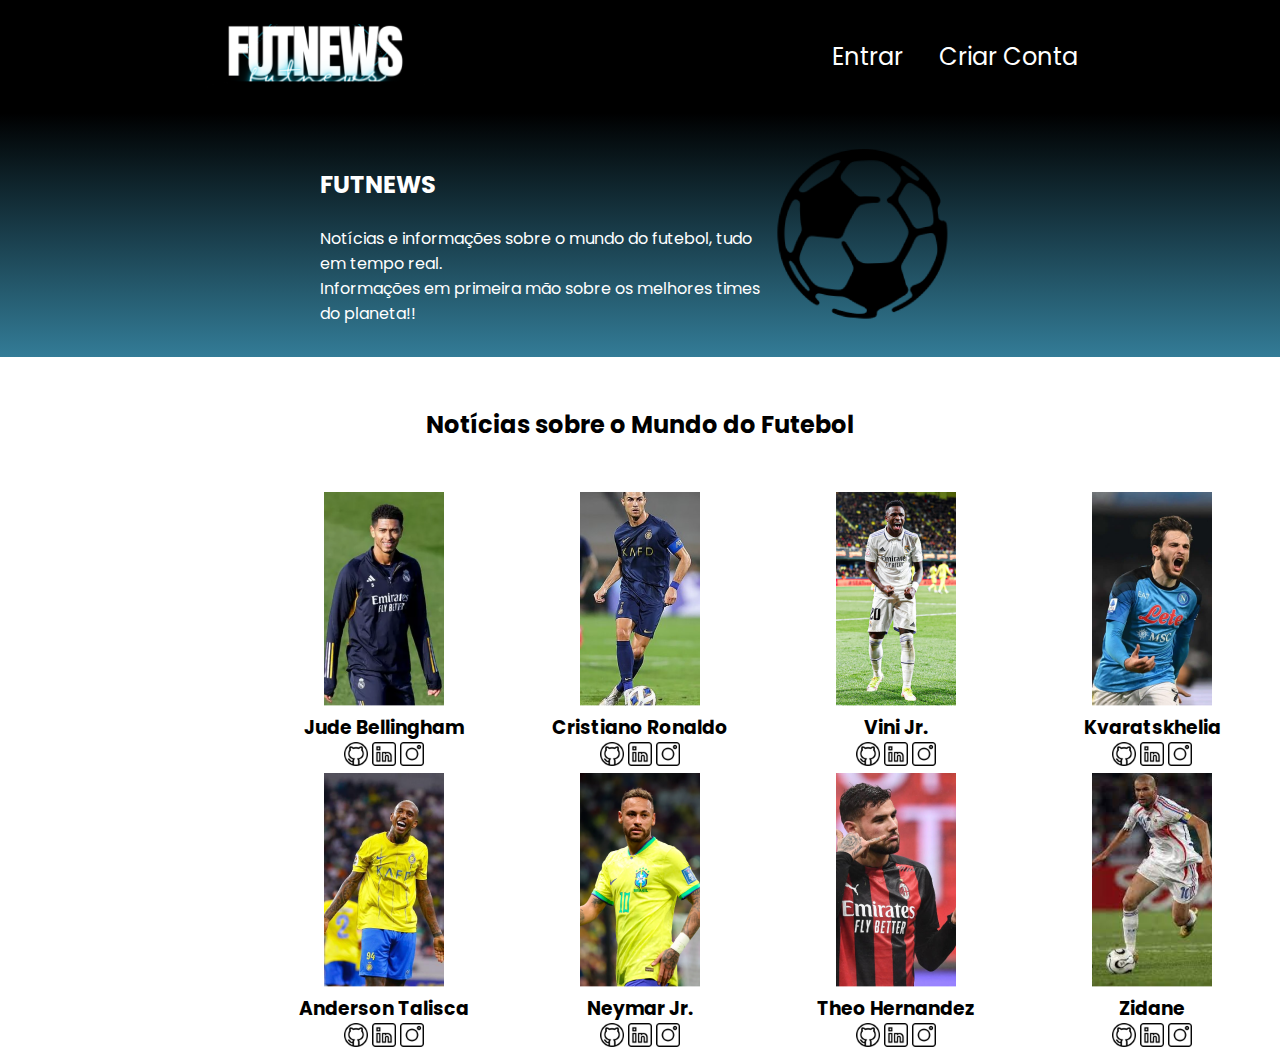
==== index.html @ 75e8264b "rr" ====
<!DOCTYPE html>
<html lang="pt-br">

<head>
    <meta charset="UTF-8">
    <meta name="viewport" content="width=
    , initial-scale=1.0">
    <title>FutNews</title>
    <link rel="stylesheet" href="style.css" <link rel="preconnect" href="https://fonts.googleapis.com">
    <link rel="preconnect" href="https://fonts.gstatic.com" crossorigin>
    <link href="https://fonts.googleapis.com/css2?family=Poppins:wght@200;400;700&display=swap" rel="stylesheet">
</head>

<body>
    <header class="cabecalho">
        <img class="cabecalho-imagem" src="alurastart logo 1.png" alt="logo da alura start">
        <ul class="cabecalho-lista">
            <li class="cabecalho-lista-item">Entrar</li>
            <li class="cabecalho-lista-item">Criar Conta</li>
        </ul>
    </header>
    <section class="escola">
        <div class="escola-div-conteudo">
            <h2 class="escola-titulo">FUTNEWS</h2>
            <p class="escola-texto-um">Notícias e informações sobre o mundo do futebol, tudo em tempo real.</p>
            <p class="escola-texto-dois">Informações em primeira mão sobre os melhores times do planeta!!</p>
        </div>
        <img class="escola-imagem" src="bola lado direito.png" alt="Bola">
    </section>
    <section class="estudante">
        <h2 class="estudante-titulo">Notícias sobre o Mundo do Futebol</h2>
        <div class="estudante-todos">
            <span></span>
            <div class="estudante-div">
                <img class="estudante-imagem" src="bellingham.png" alt="foto do bellingham">
                <h3 class="estudante-nome">Jude Bellingham</h3>
                <img class="estudante-icone" src="github.png" alt="icone github">
                <img class="estudante-icone" src="linkedin.png" alt="icone linkedin">
                <img class="estudante-icone" src="instagram.png" alt="icone instagram">
            </div>
            <div class="estudante-div">
                <img class="estudante-imagem" src="cr7.png" alt="foto do cr7">
                <h3 class="estudante-nome">Cristiano Ronaldo</h3>
                <img class="estudante-icone" src="github.png" alt="icone github">
                <img class="estudante-icone" src="linkedin.png" alt="icone linkedin">
                <img class="estudante-icone" src="instagram.png" alt="icone instagram">
            </div>
                <div class="estudante-div">
                    <img class="estudante-imagem" src="vini jr.png" alt="foto do vinijr">
                    <h3 class="estudante-nome">Vini Jr.</h3>
                    <img class="estudante-icone" src="github.png" alt="icone github">
                    <img class="estudante-icone" src="linkedin.png" alt="icone linkedin">
                    <img class="estudante-icone" src="instagram.png" alt="icone instagram">
                </div>
                    <div class="estudante-div">
                        <img class="estudante-imagem" src="kvara.png" alt="foto do kvara">
                        <h3 class="estudante-nome">Kvaratskhelia</h3>
                        <img class="estudante-icone" src="github.png" alt="icone github">
                        <img class="estudante-icone" src="linkedin.png" alt="icone linkedin">
                        <img class="estudante-icone" src="instagram.png" alt="icone instagram">
                    </div>
                    <span></span>
                        <div class="estudante-div">
                            <img class="estudante-imagem" src="talisca.png" alt="foto do talisca">
                            <h3 class="estudante-nome">Anderson Talisca</h3>
                            <img class="estudante-icone" src="github.png" alt="icone github">
                            <img class="estudante-icone" src="linkedin.png" alt="icone linkedin">
                            <img class="estudante-icone" src="instagram.png" alt="icone instagram">
                        </div>
                            <div class="estudante-div">
                                <img class="estudante-imagem" src="neymar.png" alt="foto do neymar">
                                <h3 class="estudante-nome">Neymar Jr.</h3>
                                <img class="estudante-icone" src="github.png" alt="icone github">
                                <img class="estudante-icone" src="linkedin.png" alt="icone linkedin">
                                <img class="estudante-icone" src="instagram.png" alt="icone instagram">
                            </div>
                                <div class="estudante-div">
                                    <img class="estudante-imagem" src="theo h.png" alt="foto do theo">
                                    <h3 class="estudante-nome">Theo Hernandez</h3>
                                    <img class="estudante-icone" src="github.png" alt="icone github">
                                    <img class="estudante-icone" src="linkedin.png" alt="icone linkedin">
                                    <img class="estudante-icone" src="instagram.png" alt="icone instagram">
                                </div>
                                    <div class="estudante-div">
                                        <img class="estudante-imagem" src="zidane.png" alt="foto do zidane">
                                        <h3 class="estudante-nome">Zidane</h3>
                                        <img class="estudante-icone" src="github.png" alt="icone github">
                                        <img class="estudante-icone" src="linkedin.png" alt="icone linkedin">
                                        <img class="estudante-icone" src="instagram.png" alt="icone instagram">
                                    </div>
    </section>
</body>

</html>
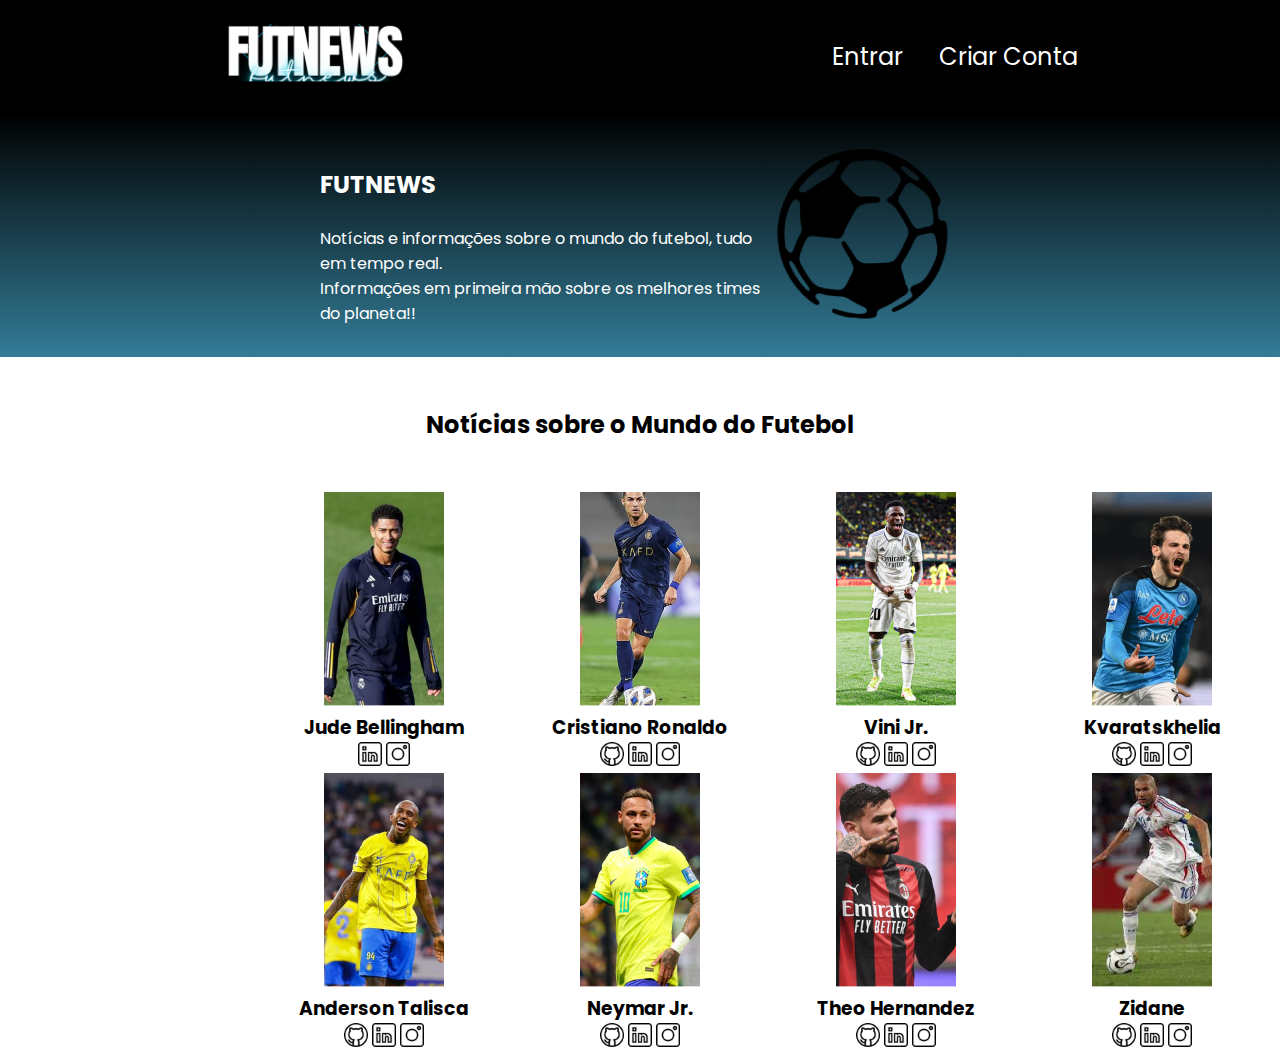
==== commit 99dd2645: "as" ====
--- a/index.html
+++ b/index.html
@@ -34,7 +34,7 @@
             <div class="estudante-div">
                 <img class="estudante-imagem" src="bellingham.png" alt="foto do bellingham">
                 <h3 class="estudante-nome">Jude Bellingham</h3>
-                <img class="estudante-icone" src="github.png" alt="icone github">
+                <a href="https://github.com/brenno006" <img class="estudante-icone" src="github.png" alt="icone github"></a>
                 <img class="estudante-icone" src="linkedin.png" alt="icone linkedin">
                 <img class="estudante-icone" src="instagram.png" alt="icone instagram">
             </div>
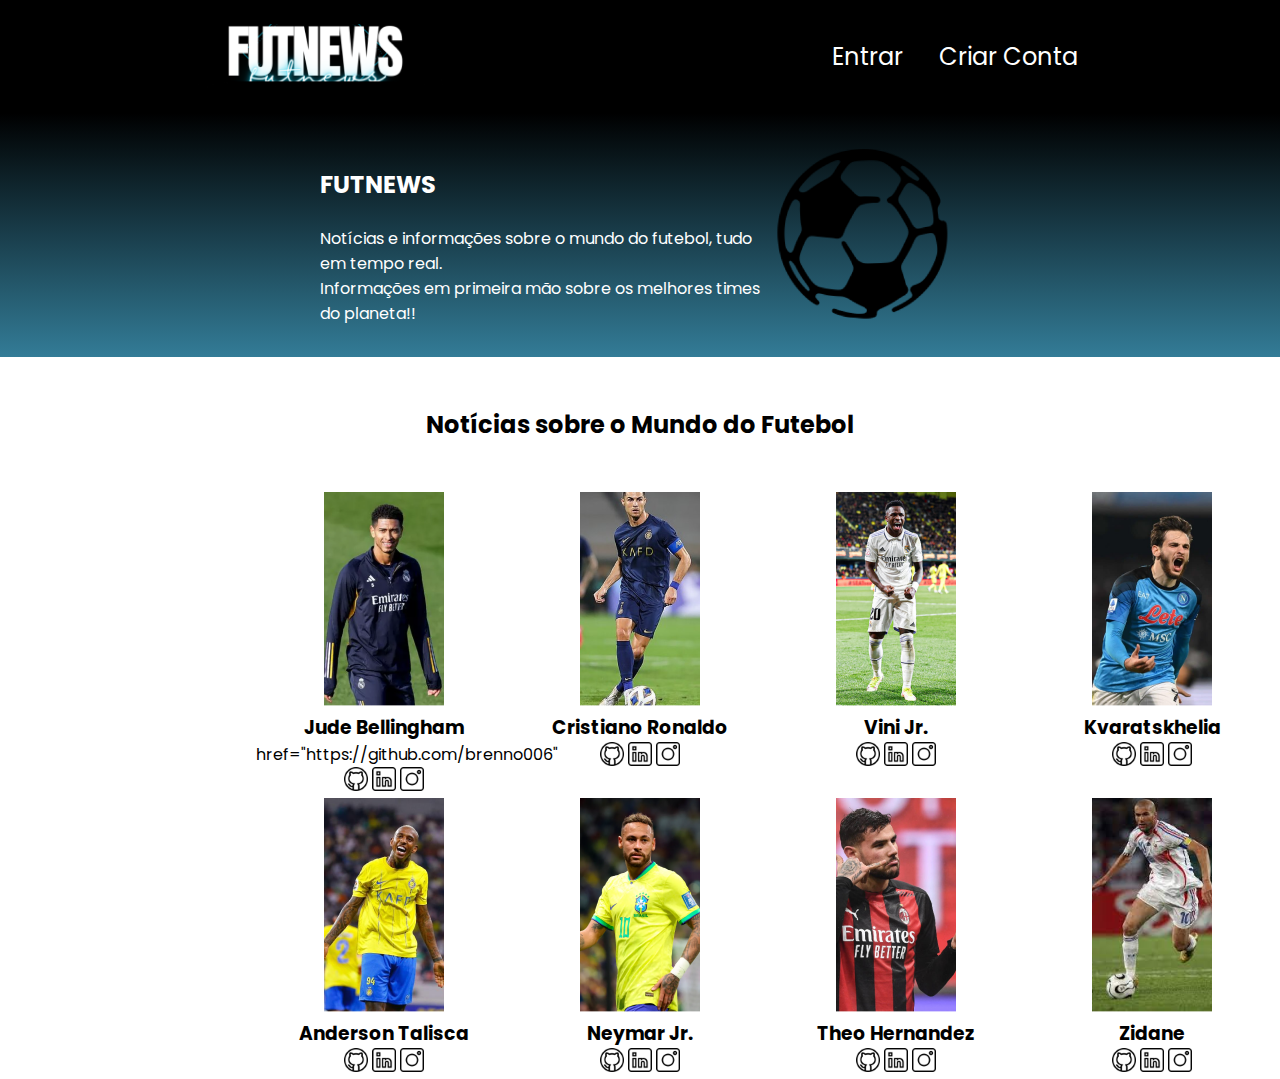
==== commit 684b064d: "9" ====
--- a/index.html
+++ b/index.html
@@ -34,7 +34,7 @@
             <div class="estudante-div">
                 <img class="estudante-imagem" src="bellingham.png" alt="foto do bellingham">
                 <h3 class="estudante-nome">Jude Bellingham</h3>
-                <a href="https://github.com/brenno006" <img class="estudante-icone" src="github.png" alt="icone github"></a>
+                <a> href="https://github.com/brenno006" <img class="estudante-icone" src="github.png" alt="icone github"></a>
                 <img class="estudante-icone" src="linkedin.png" alt="icone linkedin">
                 <img class="estudante-icone" src="instagram.png" alt="icone instagram">
             </div>
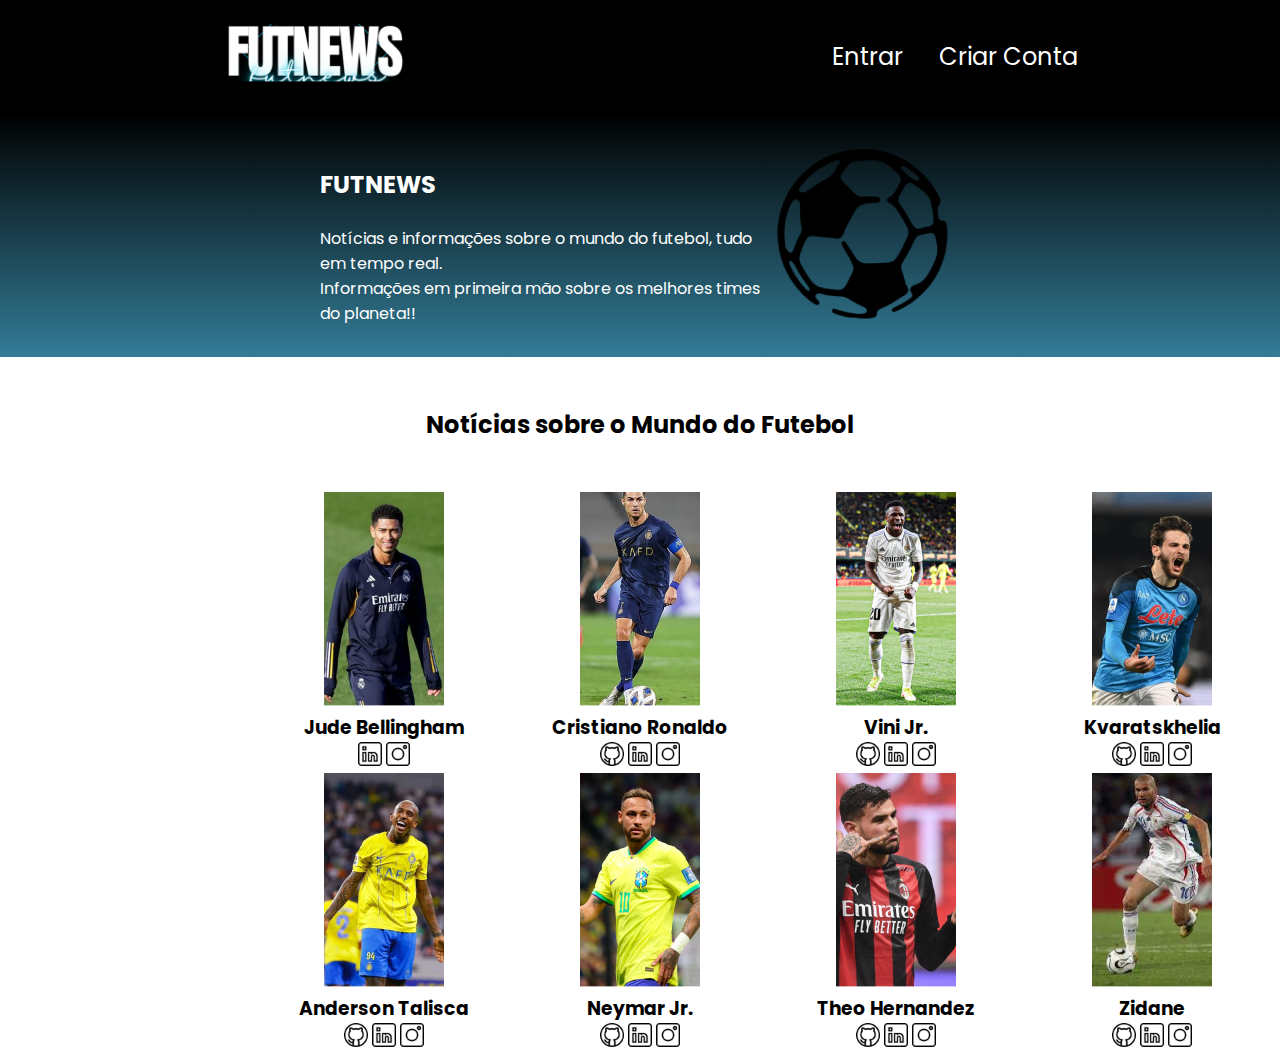
==== commit 0081d310: "hhh" ====
--- a/index.html
+++ b/index.html
@@ -34,7 +34,7 @@
             <div class="estudante-div">
                 <img class="estudante-imagem" src="bellingham.png" alt="foto do bellingham">
                 <h3 class="estudante-nome">Jude Bellingham</h3>
-                <a> href="https://github.com/brenno006" <img class="estudante-icone" src="github.png" alt="icone github"></a>
+                <a href="https://github.com/brenno006" <img class="estudante-icone" src="github.png" alt="icone github"></a>
                 <img class="estudante-icone" src="linkedin.png" alt="icone linkedin">
                 <img class="estudante-icone" src="instagram.png" alt="icone instagram">
             </div>
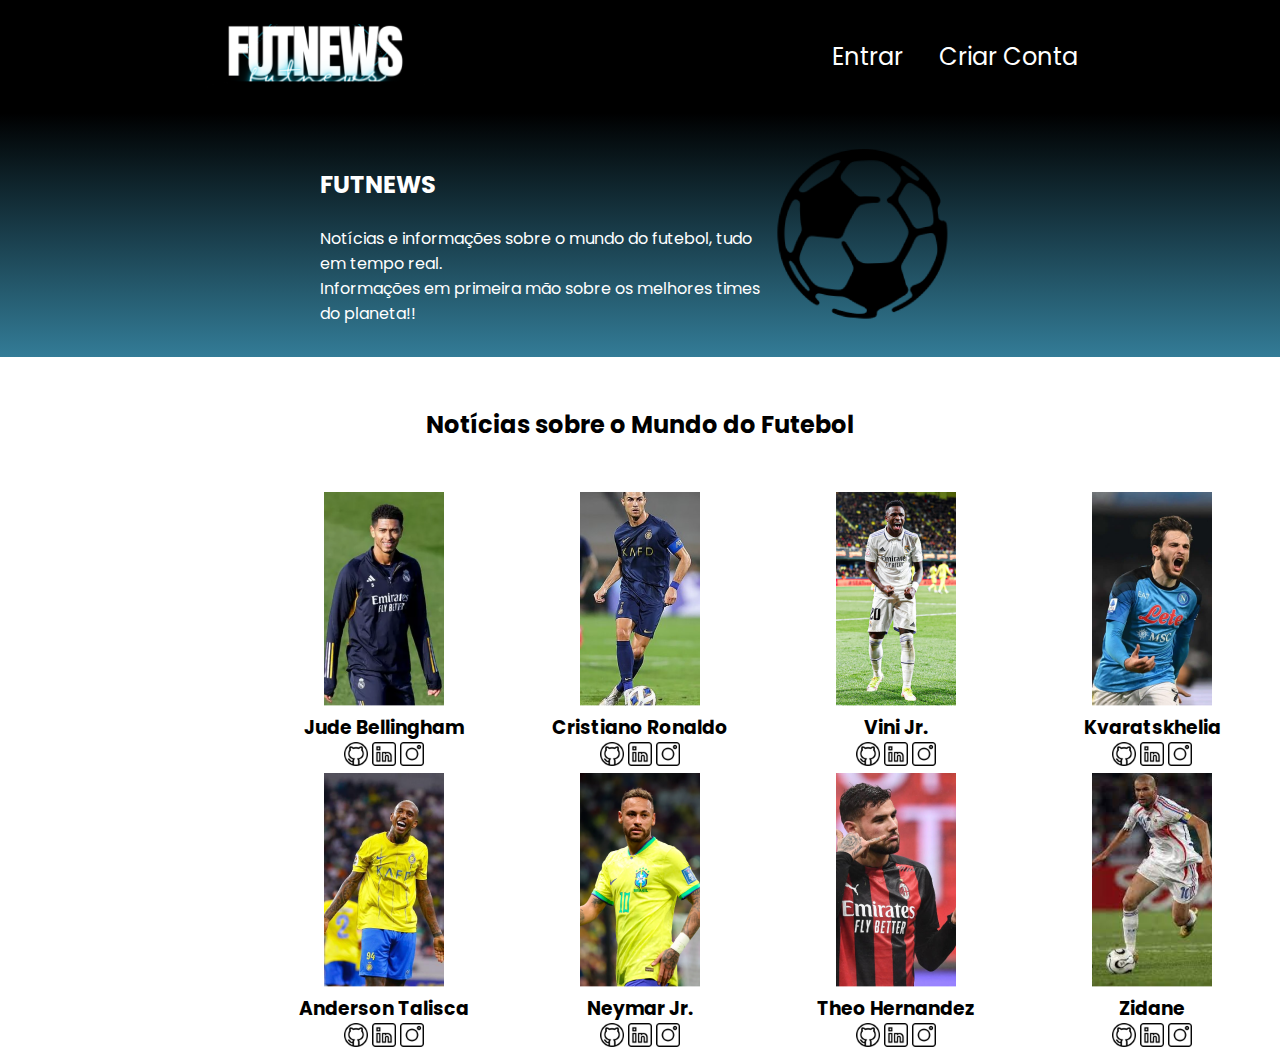
==== commit 5cefdd77: "fd" ====
--- a/index.html
+++ b/index.html
@@ -34,7 +34,7 @@
             <div class="estudante-div">
                 <img class="estudante-imagem" src="bellingham.png" alt="foto do bellingham">
                 <h3 class="estudante-nome">Jude Bellingham</h3>
-                <a href="https://github.com/brenno006" <img class="estudante-icone" src="github.png" alt="icone github"></a>
+                <img class="estudante-icone" src="github.png" alt="icone github">
                 <img class="estudante-icone" src="linkedin.png" alt="icone linkedin">
                 <img class="estudante-icone" src="instagram.png" alt="icone instagram">
             </div>
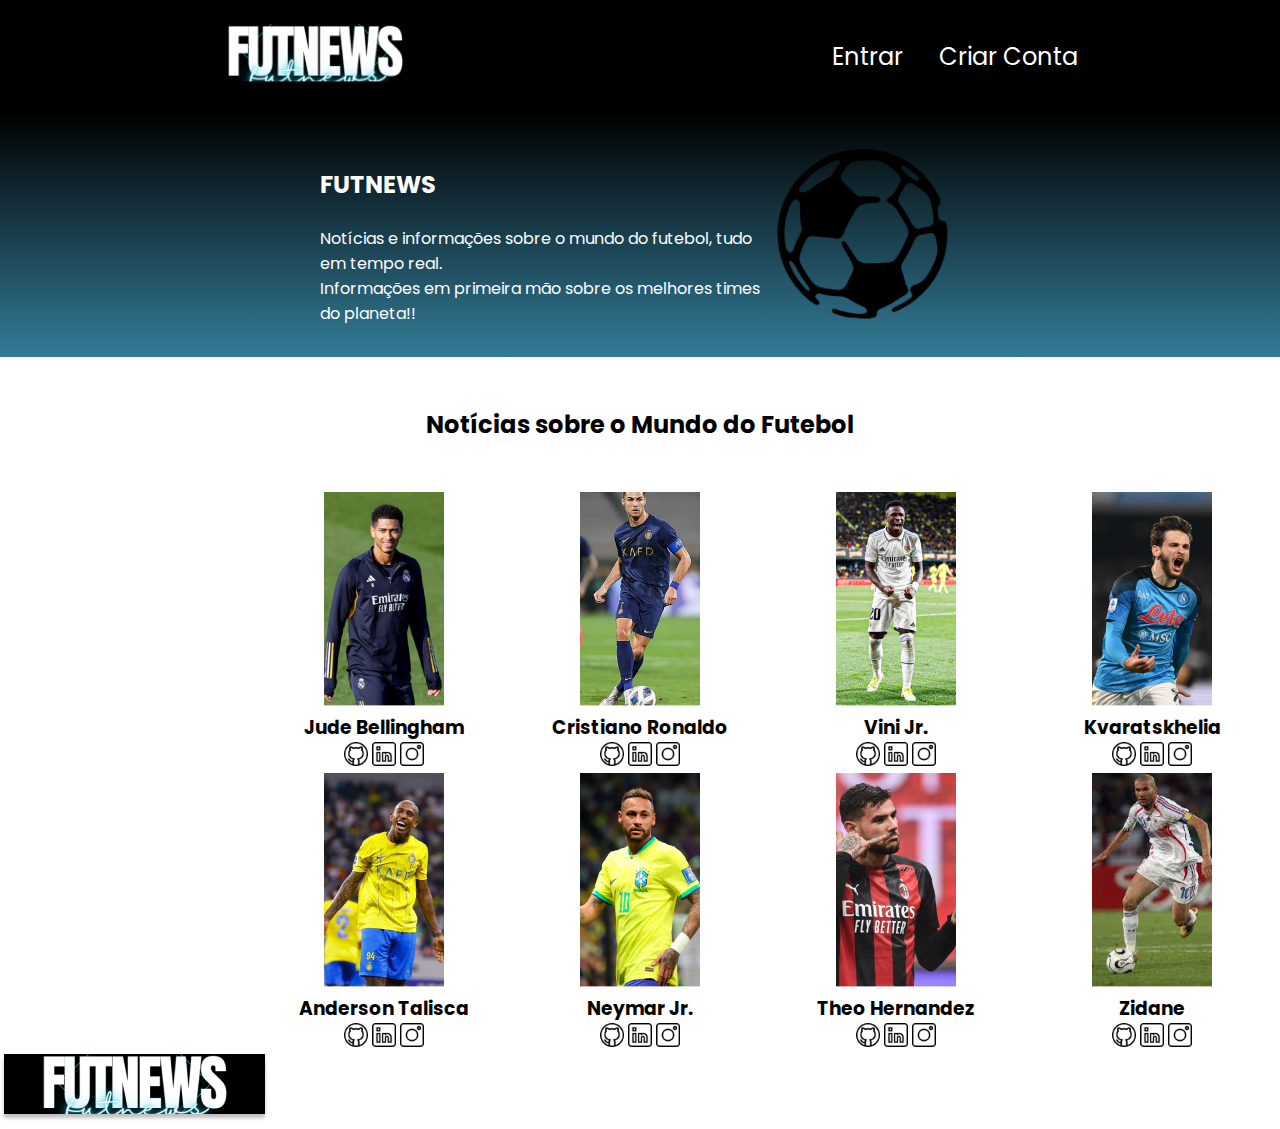
==== commit dea5a506: "dsdds" ====
--- a/index.html
+++ b/index.html
@@ -89,6 +89,9 @@
                                         <img class="estudante-icone" src="instagram.png" alt="icone instagram">
                                     </div>
     </section>
+    <footer class="rodape">
+        <img src="alurastart logo 1.png" alt="logo da alura start"
+    </footer>
 </body>
 
 </html>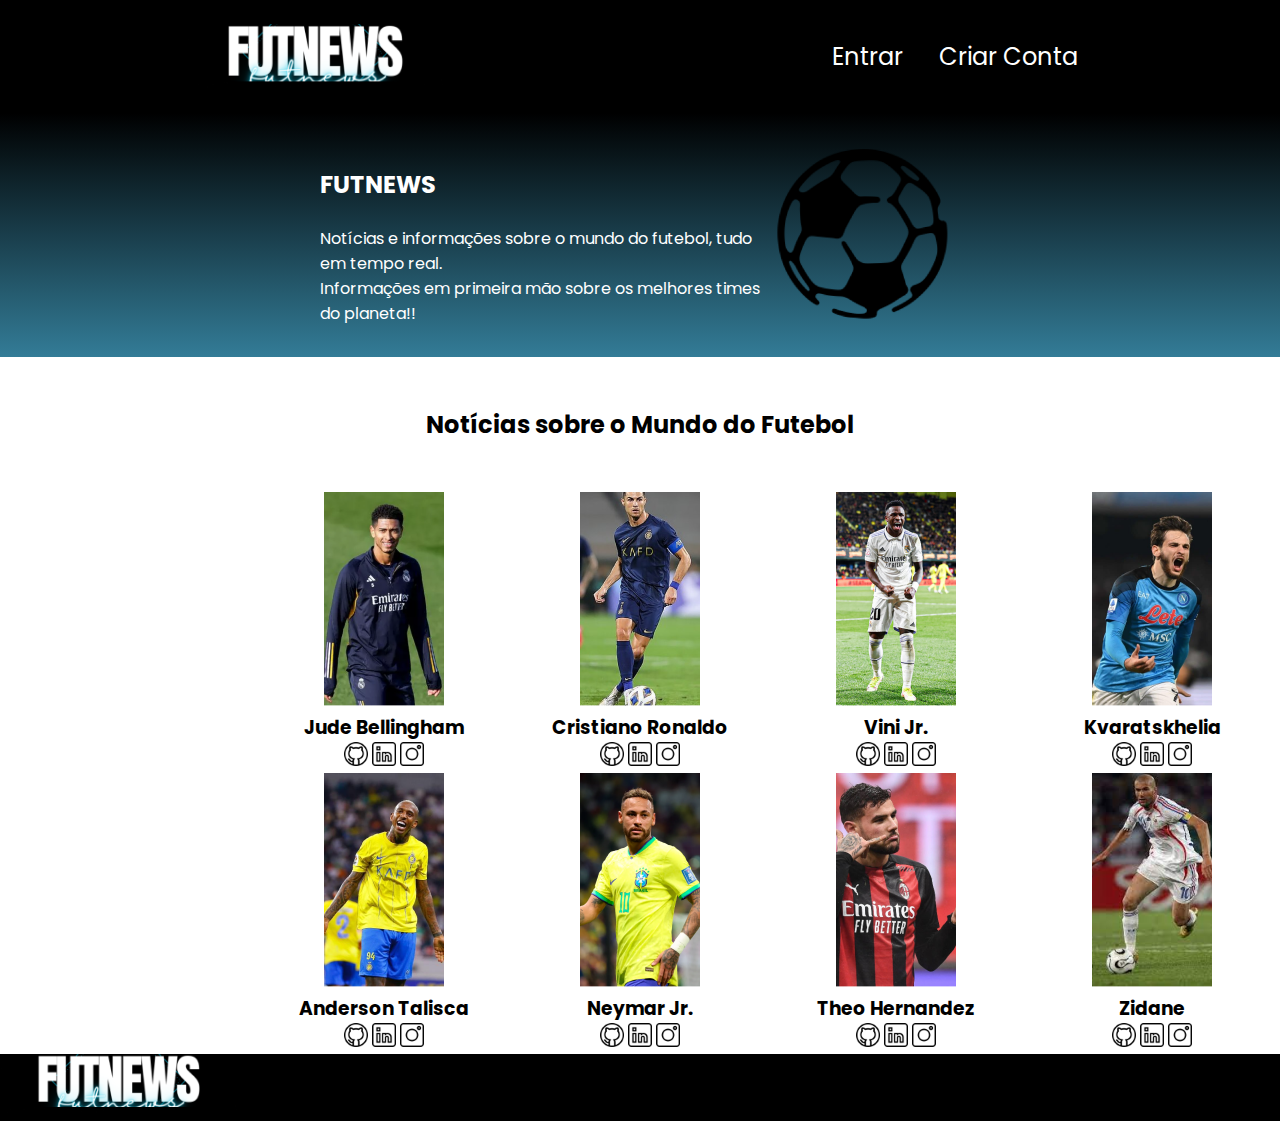
==== commit 6d82aed4: "ddd" ====
--- a/index.html
+++ b/index.html
@@ -90,7 +90,7 @@
                                     </div>
     </section>
     <footer class="rodape">
-        <img src="alurastart logo 1.png" alt="logo da alura start"
+        <img class="rodape-imagem" src="alurastart logo 1.png" alt="logo da alura start"
     </footer>
 </body>
 
